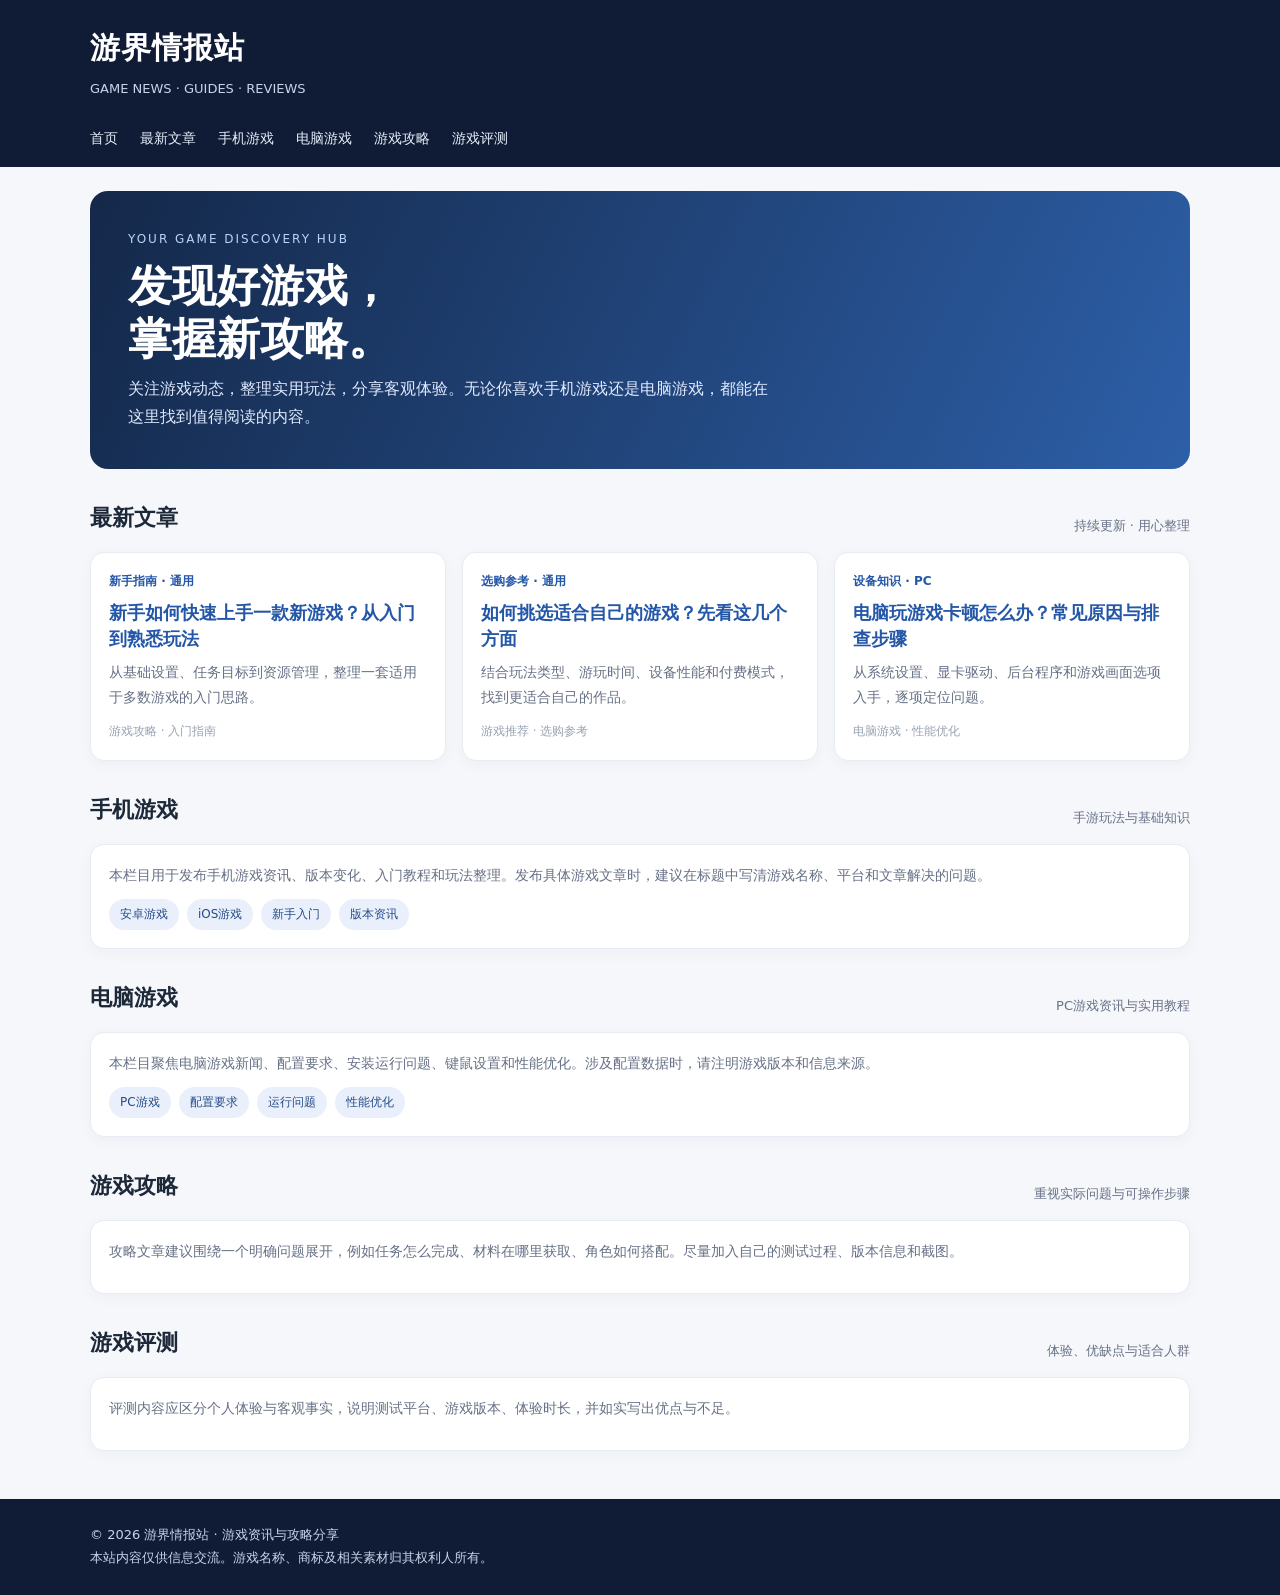
==== index.html @ ab2cf4b1 "Add files via upload" ====
<!doctype html>
<html lang="zh-CN">
<head>
<meta charset="utf-8"><meta name="viewport" content="width=device-width,initial-scale=1">
<title>游界情报站 - 游戏资讯、热门攻略与游戏评测</title>
<meta name="description" content="游界情报站专注游戏资讯、手机游戏、电脑游戏、游戏攻略与评测，提供清晰实用的游戏内容与入门指南。">
<meta name="keywords" content="游戏资讯,游戏攻略,手机游戏,电脑游戏,游戏评测,新手攻略">
<link rel="canonical" href="https://YOUR-GITHUB-USERNAME.github.io/">
<link rel="stylesheet" href="assets/style.css">
</head>
<body>
<header class="top"><div class="wrap">
  <div class="brand"><h1>游界情报站</h1><p>GAME NEWS · GUIDES · REVIEWS</p></div>
  <nav aria-label="主导航">
    <a href="index.html">首页</a><a href="#news">最新文章</a><a href="#mobile">手机游戏</a><a href="#pc">电脑游戏</a><a href="#guides">游戏攻略</a><a href="#reviews">游戏评测</a>
  </nav>
</div></header>
<main class="wrap">
  <section class="hero"><div class="tag">YOUR GAME DISCOVERY HUB</div><h2>发现好游戏，<br>掌握新攻略。</h2><p>关注游戏动态，整理实用玩法，分享客观体验。无论你喜欢手机游戏还是电脑游戏，都能在这里找到值得阅读的内容。</p></section>
  <div class="section-head" id="news"><h2>最新文章</h2><span>持续更新 · 用心整理</span></div>
  <section class="grid">
    <article class="card"><div class="kicker">新手指南 · 通用</div><h3><a href="articles/game-beginner-guide.html">新手如何快速上手一款新游戏？从入门到熟悉玩法</a></h3><p>从基础设置、任务目标到资源管理，整理一套适用于多数游戏的入门思路。</p><div class="meta">游戏攻略 · 入门指南</div></article>
    <article class="card"><div class="kicker">选购参考 · 通用</div><h3><a href="articles/how-to-choose-games.html">如何挑选适合自己的游戏？先看这几个方面</a></h3><p>结合玩法类型、游玩时间、设备性能和付费模式，找到更适合自己的作品。</p><div class="meta">游戏推荐 · 选购参考</div></article>
    <article class="card"><div class="kicker">设备知识 · PC</div><h3><a href="articles/pc-game-performance.html">电脑玩游戏卡顿怎么办？常见原因与排查步骤</a></h3><p>从系统设置、显卡驱动、后台程序和游戏画面选项入手，逐项定位问题。</p><div class="meta">电脑游戏 · 性能优化</div></article>
  </section>
  <div class="section-head" id="mobile"><h2>手机游戏</h2><span>手游玩法与基础知识</span></div>
  <section class="card"><p>本栏目用于发布手机游戏资讯、版本变化、入门教程和玩法整理。发布具体游戏文章时，建议在标题中写清游戏名称、平台和文章解决的问题。</p><div class="pills"><span class="pill">安卓游戏</span><span class="pill">iOS游戏</span><span class="pill">新手入门</span><span class="pill">版本资讯</span></div></section>
  <div class="section-head" id="pc"><h2>电脑游戏</h2><span>PC游戏资讯与实用教程</span></div>
  <section class="card"><p>本栏目聚焦电脑游戏新闻、配置要求、安装运行问题、键鼠设置和性能优化。涉及配置数据时，请注明游戏版本和信息来源。</p><div class="pills"><span class="pill">PC游戏</span><span class="pill">配置要求</span><span class="pill">运行问题</span><span class="pill">性能优化</span></div></section>
  <div class="section-head" id="guides"><h2>游戏攻略</h2><span>重视实际问题与可操作步骤</span></div>
  <section class="card"><p>攻略文章建议围绕一个明确问题展开，例如任务怎么完成、材料在哪里获取、角色如何搭配。尽量加入自己的测试过程、版本信息和截图。</p></section>
  <div class="section-head" id="reviews"><h2>游戏评测</h2><span>体验、优缺点与适合人群</span></div>
  <section class="card"><p>评测内容应区分个人体验与客观事实，说明测试平台、游戏版本、体验时长，并如实写出优点与不足。</p></section>
</main>
<footer><div class="wrap">© 2026 游界情报站 · 游戏资讯与攻略分享<br>本站内容仅供信息交流。游戏名称、商标及相关素材归其权利人所有。</div></footer>
</body></html>
---- assets/style.css ----
:root{--navy:#101c35;--blue:#2457a7;--ink:#1d2939;--muted:#667085;--line:#e7ebf2;--bg:#f5f7fb;--card:#fff}
*{box-sizing:border-box}body{margin:0;background:var(--bg);color:var(--ink);font:16px/1.75 system-ui,-apple-system,"Microsoft YaHei",Arial,sans-serif}
a{color:var(--blue);text-decoration:none}a:hover{text-decoration:underline}
.wrap{width:min(1100px,92%);margin:auto}.top{background:var(--navy);color:#fff}.brand{padding:22px 0 14px}.brand h1{margin:0;font-size:30px;letter-spacing:1px}.brand p{margin:3px 0 0;color:#c7d4ea;font-size:13px}
nav{display:flex;gap:22px;flex-wrap:wrap;padding:12px 0 16px}nav a{color:#e7eefb;font-size:14px}
.hero{margin:24px 0;background:linear-gradient(115deg,#142849,#2d5fa8);border-radius:18px;padding:38px;color:#fff;overflow:hidden}
.hero .tag{font-size:12px;letter-spacing:2px;color:#bcd2f6}.hero h2{font-size:clamp(28px,5vw,44px);line-height:1.2;margin:10px 0}.hero p{max-width:650px;color:#e0eaff;margin:0}
main{padding-bottom:48px}.section-head{display:flex;align-items:end;justify-content:space-between;margin:30px 0 14px}.section-head h2{font-size:22px;margin:0}.section-head span{font-size:13px;color:var(--muted)}
.grid{display:grid;grid-template-columns:repeat(3,1fr);gap:16px}.card{background:var(--card);border:1px solid var(--line);border-radius:14px;padding:18px;box-shadow:0 4px 16px rgba(16,28,53,.035)}
.card .kicker{font-size:12px;color:var(--blue);font-weight:700}.card h3{font-size:18px;line-height:1.45;margin:8px 0}.card p{font-size:14px;color:var(--muted);margin:0 0 12px}.meta{font-size:12px;color:#98a2b3}
.pills{display:flex;gap:8px;flex-wrap:wrap}.pill{background:#eaf0fb;color:#244b87;border-radius:999px;padding:5px 11px;font-size:12px}
.article{max-width:820px;margin:28px auto;background:#fff;padding:clamp(20px,5vw,48px);border:1px solid var(--line);border-radius:16px}.article h1{font-size:clamp(26px,4vw,38px);line-height:1.35;margin:8px 0 12px}.article h2{font-size:23px;margin-top:30px}.article p,.article li{line-height:1.9}.article .intro{font-size:18px;color:#475467}.article .notice{background:#f1f5fb;border-left:4px solid #3567ad;padding:12px 16px;color:#475467;font-size:14px}
footer{background:#101c35;color:#c7d4ea;padding:25px 0;font-size:13px}footer a{color:#fff}
@media(max-width:760px){.grid{grid-template-columns:1fr}.hero{padding:27px 22px}nav{gap:14px}.brand h1{font-size:25px}}
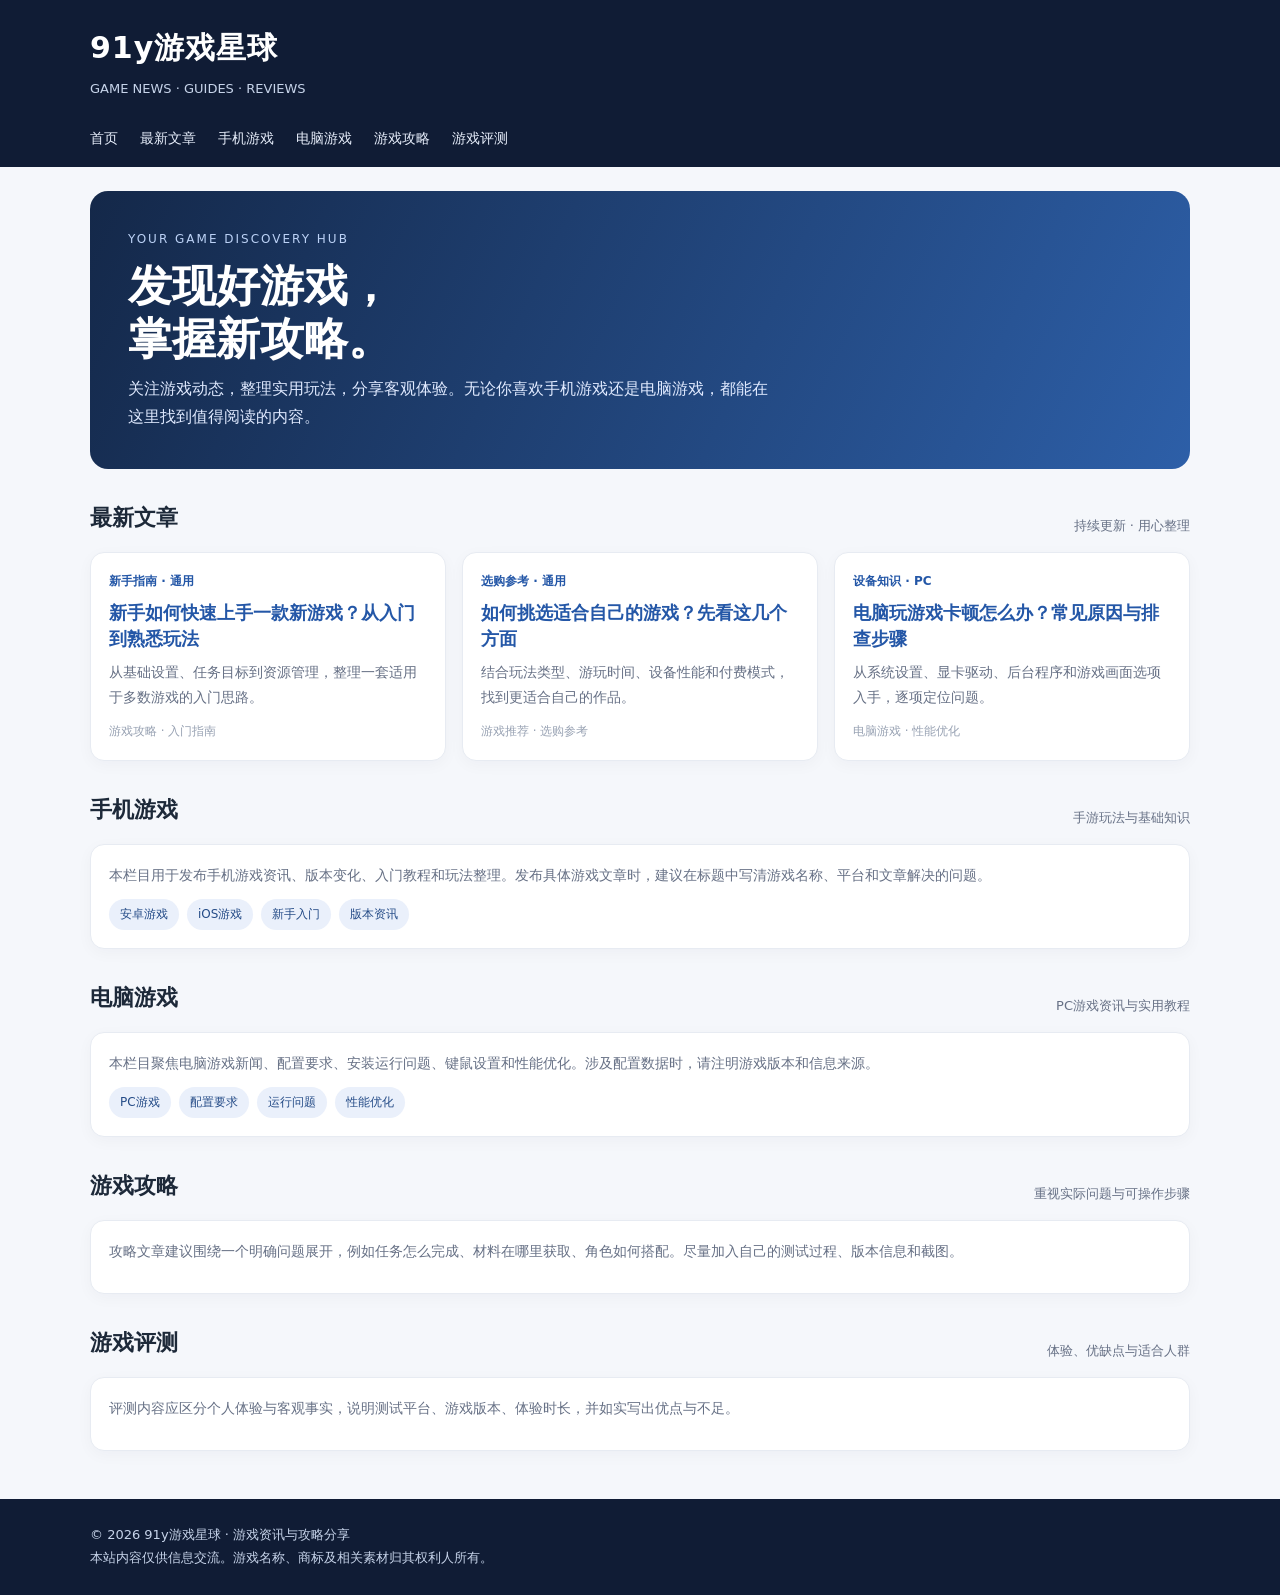
==== commit 6cbc24e7: "Update index.html" ====
--- a/index.html
+++ b/index.html
@@ -2,15 +2,15 @@
 <html lang="zh-CN">
 <head>
 <meta charset="utf-8"><meta name="viewport" content="width=device-width,initial-scale=1">
-<title>游界情报站 - 游戏资讯、热门攻略与游戏评测</title>
-<meta name="description" content="游界情报站专注游戏资讯、手机游戏、电脑游戏、游戏攻略与评测，提供清晰实用的游戏内容与入门指南。">
-<meta name="keywords" content="游戏资讯,游戏攻略,手机游戏,电脑游戏,游戏评测,新手攻略">
+<title>91y游戏星球</title>
+<meta name="description" content="91y游戏星球 - 游戏资讯、攻略与评测。">
+<meta name="keywords" content="91y游戏星球 - 最新游戏资讯与攻略">
 <link rel="canonical" href="https://YOUR-GITHUB-USERNAME.github.io/">
 <link rel="stylesheet" href="assets/style.css">
 </head>
 <body>
 <header class="top"><div class="wrap">
-  <div class="brand"><h1>游界情报站</h1><p>GAME NEWS · GUIDES · REVIEWS</p></div>
+  <div class="brand"><h1>91y游戏星球</h1><p>GAME NEWS · GUIDES · REVIEWS</p></div>
   <nav aria-label="主导航">
     <a href="index.html">首页</a><a href="#news">最新文章</a><a href="#mobile">手机游戏</a><a href="#pc">电脑游戏</a><a href="#guides">游戏攻略</a><a href="#reviews">游戏评测</a>
   </nav>
@@ -32,5 +32,5 @@
   <div class="section-head" id="reviews"><h2>游戏评测</h2><span>体验、优缺点与适合人群</span></div>
   <section class="card"><p>评测内容应区分个人体验与客观事实，说明测试平台、游戏版本、体验时长，并如实写出优点与不足。</p></section>
 </main>
-<footer><div class="wrap">© 2026 游界情报站 · 游戏资讯与攻略分享<br>本站内容仅供信息交流。游戏名称、商标及相关素材归其权利人所有。</div></footer>
-</body></html>+<footer><div class="wrap">© 2026 91y游戏星球 · 游戏资讯与攻略分享<br>本站内容仅供信息交流。游戏名称、商标及相关素材归其权利人所有。</div></footer>
+</body></html>
